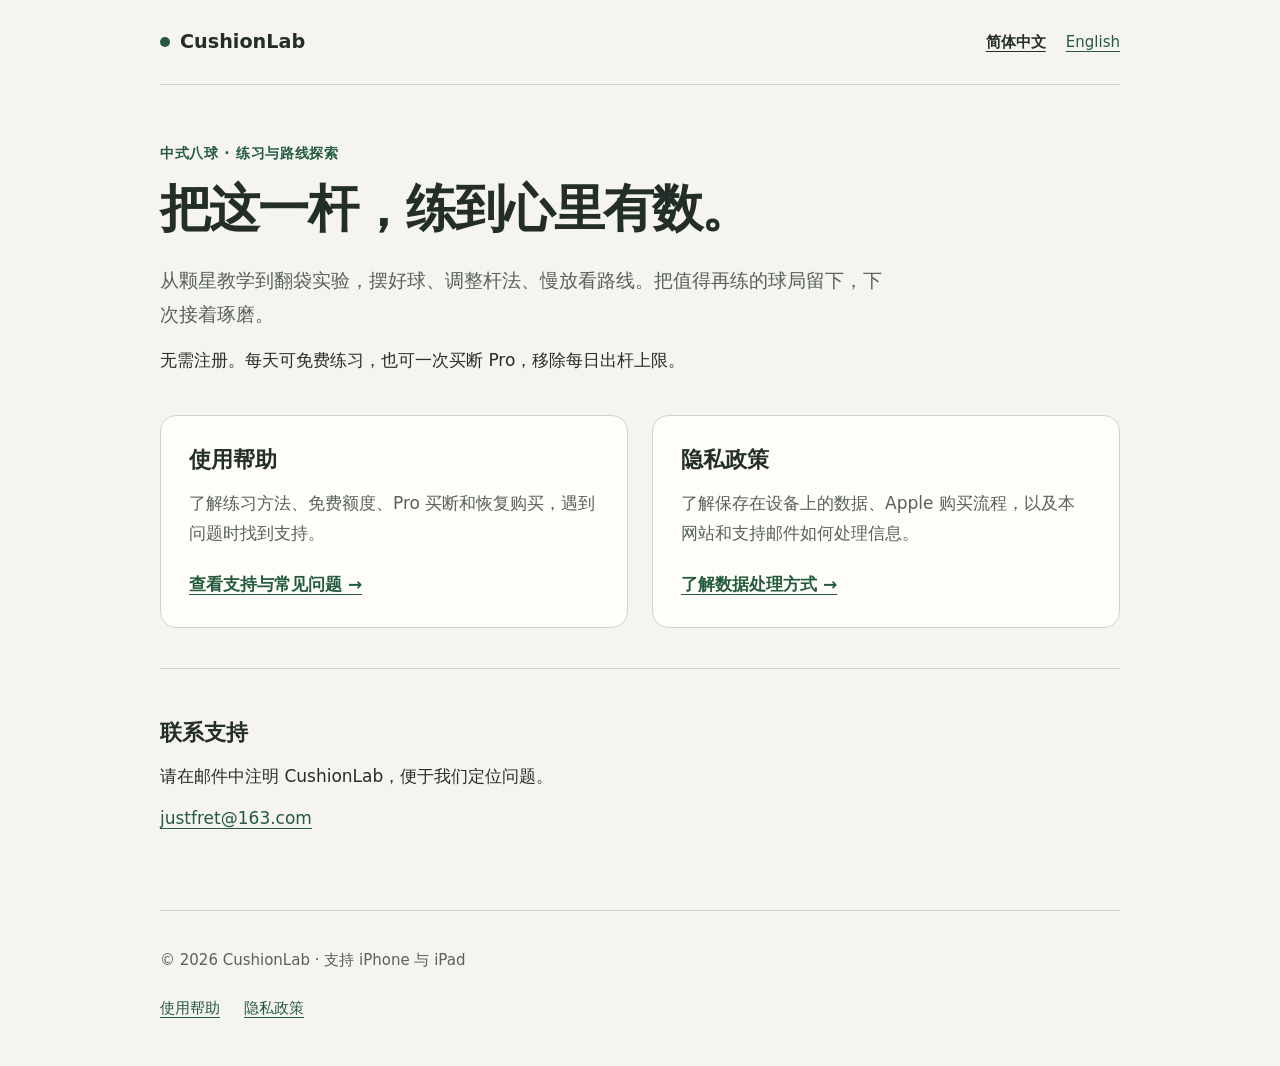
==== index.html @ 5f66bac8 "feat: add bilingual CushionLab support and privacy pages" ====
<!doctype html>
<html lang="zh-Hans">
<head>
  <meta charset="utf-8">
  <meta name="viewport" content="width=device-width, initial-scale=1">
  <meta name="description" content="CushionLab 中式八球练习与路线探索：使用帮助、Pro 买断说明和隐私政策。">
  <title>CushionLab · 帮助与隐私</title>
  <link rel="stylesheet" href="assets/site.css">
  <link rel="alternate" hreflang="zh-Hans" href="index.html">
  <link rel="alternate" hreflang="en" href="en.html">
</head>
<body>
  <a class="skip" href="#main">跳到主要内容</a>
  <header class="header">
    <a class="brand" href="index.html">CushionLab</a>
    <nav class="languages" aria-label="语言"><a href="index.html" lang="zh-Hans" aria-current="page">简体中文</a><a href="en.html" lang="en" hreflang="en">English</a></nav>
  </header>
  <main id="main">
    <p class="eyebrow">中式八球 · 练习与路线探索</p>
    <h1>把这一杆，练到心里有数。</h1>
    <p class="lead">从颗星教学到翻袋实验，摆好球、调整杆法、慢放看路线。把值得再练的球局留下，下次接着琢磨。</p>
    <p>无需注册。每天可免费练习，也可一次买断 Pro，移除每日出杆上限。</p>
    <div class="routes">
      <a class="route" href="support/"><h2>使用帮助</h2><p>了解练习方法、免费额度、Pro 买断和恢复购买，遇到问题时找到支持。</p><span>查看支持与常见问题 →</span></a>
      <a class="route" href="privacy/"><h2>隐私政策</h2><p>了解保存在设备上的数据、Apple 购买流程，以及本网站和支持邮件如何处理信息。</p><span>了解数据处理方式 →</span></a>
    </div>
    <section class="contact"><h2>联系支持</h2><p>请在邮件中注明 CushionLab，便于我们定位问题。</p><p><a href="mailto:justfret@163.com?subject=CushionLab%20Support"><bdi>justfret@163.com</bdi></a></p></section>
  </main>
  <footer class="footer"><p>© 2026 CushionLab · 支持 iPhone 与 iPad</p><nav aria-label="网站"><a href="support/">使用帮助</a><a href="privacy/">隐私政策</a></nav></footer>
</body>
</html>
---- assets/site.css ----
:root {
  color-scheme: light dark;
  --background: #f6f4ee;
  --surface: #fffdf7;
  --text: #242e29;
  --muted: #56625a;
  --accent: #245b40;
  --border: #cdd6cd;
}
* { box-sizing: border-box; }
html { font-size: 100%; scroll-padding-top: 24px; }
body {
  margin: 0;
  background: var(--background);
  color: var(--text);
  font: 1.0625rem/1.8 system-ui, -apple-system, BlinkMacSystemFont, "Segoe UI", sans-serif;
  overflow-wrap: anywhere;
}
a { color: var(--accent); text-underline-offset: 4px; }
a:hover { text-decoration-thickness: 2px; }
a:focus-visible { outline: 3px solid var(--accent); outline-offset: 5px; border-radius: 3px; }
.skip { position: absolute; left: 20px; top: -100px; padding: 12px; background: var(--surface); z-index: 1; }
.skip:focus { top: 10px; }
.header, main, .footer { width: min(100% - 40px, 960px); margin-inline: auto; }
.header { display: flex; flex-wrap: wrap; align-items: center; justify-content: space-between; gap: 12px 24px; padding-block: 20px; border-bottom: 1px solid var(--border); }
.brand { font-size: 1.2rem; font-weight: 750; color: var(--text); text-decoration: none; }
.brand::before { content: ""; display: inline-block; width: 10px; height: 10px; border-radius: 50%; background: var(--accent); margin-right: 10px; }
.languages { display: flex; flex-wrap: wrap; gap: 20px; font-size: .9375rem; }
.languages a, .brand { display: inline-flex; min-height: 44px; align-items: center; }
.languages [aria-current="page"] { font-weight: 700; color: var(--text); }
main { padding-block: 56px 64px; }
.article { max-width: 740px; }
.eyebrow { color: var(--accent); font-weight: 700; font-size: .875rem; letter-spacing: .05em; margin: 0 0 12px; }
h1 { font-size: clamp(2rem, 5vw, 3.2rem); line-height: 1.2; letter-spacing: -.035em; margin: 0 0 24px; }
h2 { margin: 40px 0 12px; font-size: 1.4rem; line-height: 1.4; }
h3 { margin: 28px 0 10px; font-size: 1.125rem; line-height: 1.5; }
p { margin: 12px 0; }
.lead { font-size: 1.2rem; color: var(--muted); max-width: 60ch; }
.meta, .footer { color: var(--muted); font-size: .9375rem; }
.notice { padding: 20px 24px; border-left: 4px solid var(--accent); background: var(--surface); margin: 32px 0; }
.routes { display: grid; grid-template-columns: 1fr 1fr; gap: 24px; margin-top: 40px; }
.route { display: block; padding: 28px; background: var(--surface); border: 1px solid var(--border); border-radius: 16px; text-decoration: none; }
.route h2 { margin: 0 0 12px; color: var(--text); }
.route p { color: var(--muted); margin: 0 0 20px; }
.route span { font-weight: 650; text-decoration: underline; text-underline-offset: 4px; }
li + li { margin-top: 12px; }
.contact { margin-top: 40px; padding-top: 8px; border-top: 1px solid var(--border); }
.footer { padding-block: 24px 36px; border-top: 1px solid var(--border); }
.footer nav { display: flex; flex-wrap: wrap; gap: 12px 24px; }
.footer a { display: inline-flex; align-items: center; min-height: 44px; }
@media (max-width: 600px) {
  main { padding-block: 36px 48px; }
  .routes { grid-template-columns: 1fr; gap: 16px; }
  .route { padding: 24px; }
  .header, main, .footer { width: calc(100% - 32px); }
}
@media (prefers-color-scheme: dark) {
  :root { --background: #181d1b; --surface: #222b26; --text: #f2f1e8; --muted: #bdc7bd; --accent: #e4c99d; --border: #46534a; }
}
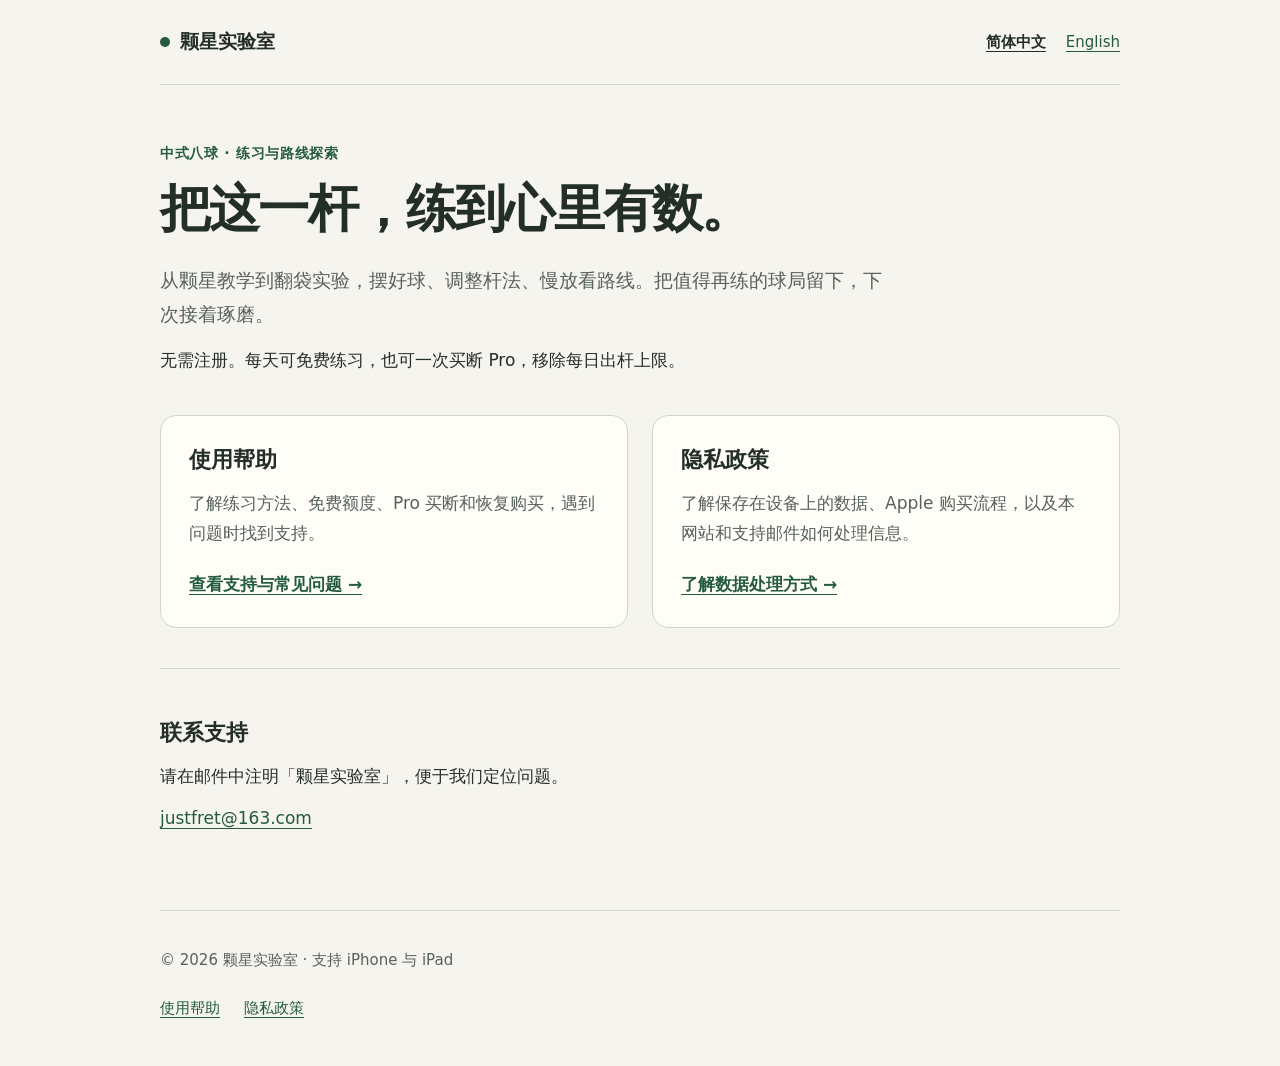
==== commit 4b2f4456: "fix: use 颗星实验室 brand on public pages" ====
--- a/index.html
+++ b/index.html
@@ -3,8 +3,8 @@
 <head>
   <meta charset="utf-8">
   <meta name="viewport" content="width=device-width, initial-scale=1">
-  <meta name="description" content="CushionLab 中式八球练习与路线探索：使用帮助、Pro 买断说明和隐私政策。">
-  <title>CushionLab · 帮助与隐私</title>
+  <meta name="description" content="颗星实验室：中式八球练习与路线探索、使用帮助、Pro 买断说明和隐私政策。">
+  <title>颗星实验室 · 帮助与隐私</title>
   <link rel="stylesheet" href="assets/site.css">
   <link rel="alternate" hreflang="zh-Hans" href="index.html">
   <link rel="alternate" hreflang="en" href="en.html">
@@ -12,7 +12,7 @@
 <body>
   <a class="skip" href="#main">跳到主要内容</a>
   <header class="header">
-    <a class="brand" href="index.html">CushionLab</a>
+    <a class="brand" href="index.html">颗星实验室</a>
     <nav class="languages" aria-label="语言"><a href="index.html" lang="zh-Hans" aria-current="page">简体中文</a><a href="en.html" lang="en" hreflang="en">English</a></nav>
   </header>
   <main id="main">
@@ -24,8 +24,8 @@
       <a class="route" href="support/"><h2>使用帮助</h2><p>了解练习方法、免费额度、Pro 买断和恢复购买，遇到问题时找到支持。</p><span>查看支持与常见问题 →</span></a>
       <a class="route" href="privacy/"><h2>隐私政策</h2><p>了解保存在设备上的数据、Apple 购买流程，以及本网站和支持邮件如何处理信息。</p><span>了解数据处理方式 →</span></a>
     </div>
-    <section class="contact"><h2>联系支持</h2><p>请在邮件中注明 CushionLab，便于我们定位问题。</p><p><a href="mailto:justfret@163.com?subject=CushionLab%20Support"><bdi>justfret@163.com</bdi></a></p></section>
+    <section class="contact"><h2>联系支持</h2><p>请在邮件中注明「颗星实验室」，便于我们定位问题。</p><p><a href="mailto:justfret@163.com?subject=%E9%A2%97%E6%98%9F%E5%AE%9E%E9%AA%8C%E5%AE%A4%20Support"><bdi>justfret@163.com</bdi></a></p></section>
   </main>
-  <footer class="footer"><p>© 2026 CushionLab · 支持 iPhone 与 iPad</p><nav aria-label="网站"><a href="support/">使用帮助</a><a href="privacy/">隐私政策</a></nav></footer>
+  <footer class="footer"><p>© 2026 颗星实验室 · 支持 iPhone 与 iPad</p><nav aria-label="网站"><a href="support/">使用帮助</a><a href="privacy/">隐私政策</a></nav></footer>
 </body>
 </html>
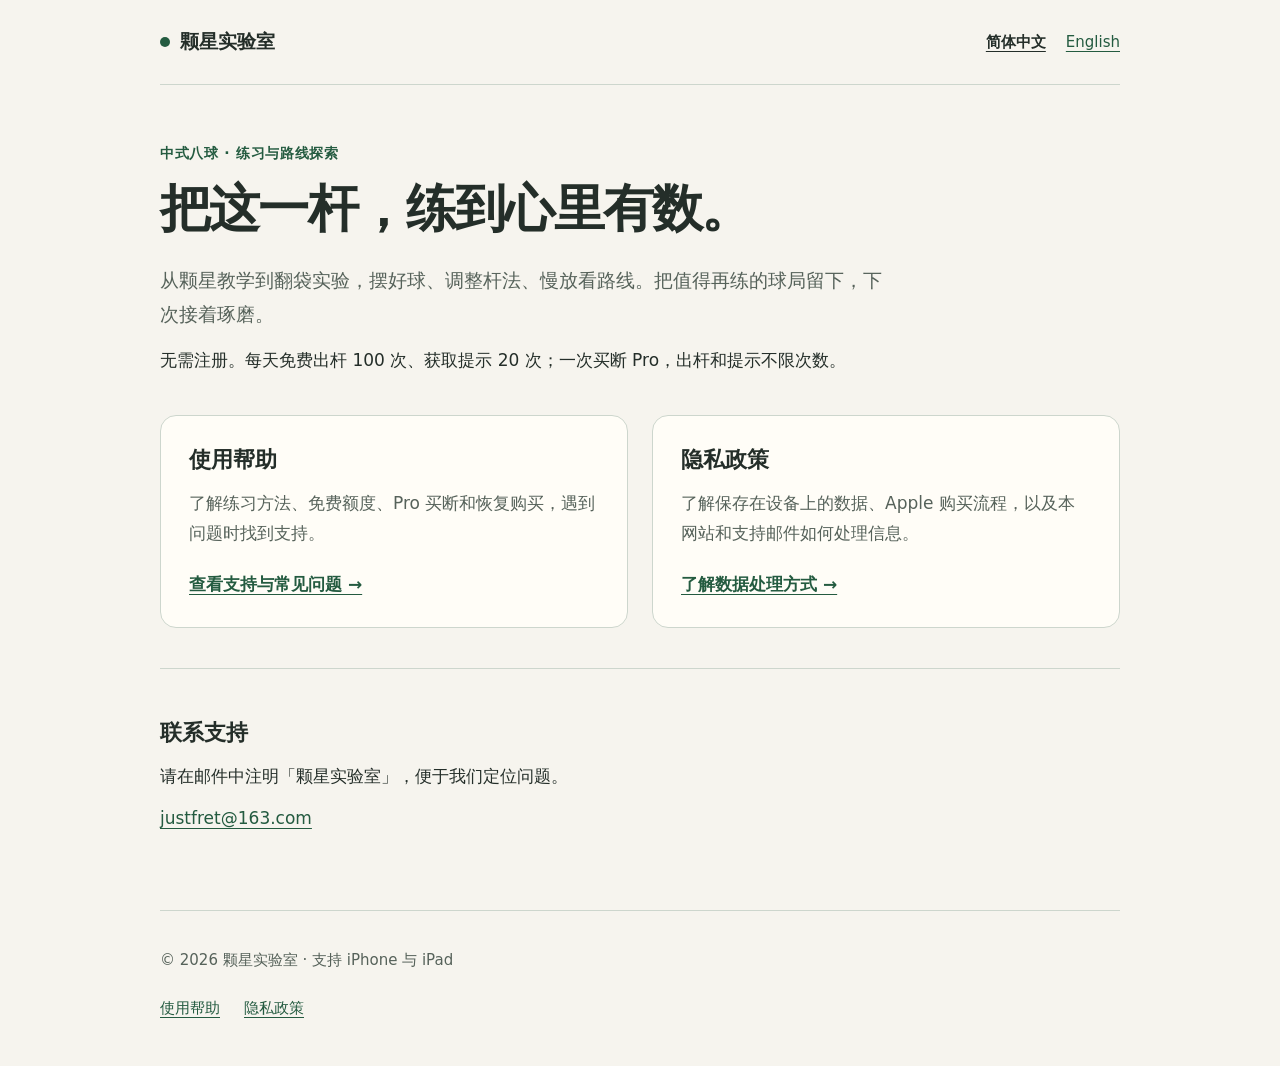
==== commit 8e67b377: "docs: clarify daily shot and hint allowances" ====
--- a/index.html
+++ b/index.html
@@ -19,7 +19,7 @@
     <p class="eyebrow">中式八球 · 练习与路线探索</p>
     <h1>把这一杆，练到心里有数。</h1>
     <p class="lead">从颗星教学到翻袋实验，摆好球、调整杆法、慢放看路线。把值得再练的球局留下，下次接着琢磨。</p>
-    <p>无需注册。每天可免费练习，也可一次买断 Pro，移除每日出杆上限。</p>
+    <p>无需注册。每天免费出杆 100 次、获取提示 20 次；一次买断 Pro，出杆和提示不限次数。</p>
     <div class="routes">
       <a class="route" href="support/"><h2>使用帮助</h2><p>了解练习方法、免费额度、Pro 买断和恢复购买，遇到问题时找到支持。</p><span>查看支持与常见问题 →</span></a>
       <a class="route" href="privacy/"><h2>隐私政策</h2><p>了解保存在设备上的数据、Apple 购买流程，以及本网站和支持邮件如何处理信息。</p><span>了解数据处理方式 →</span></a>
